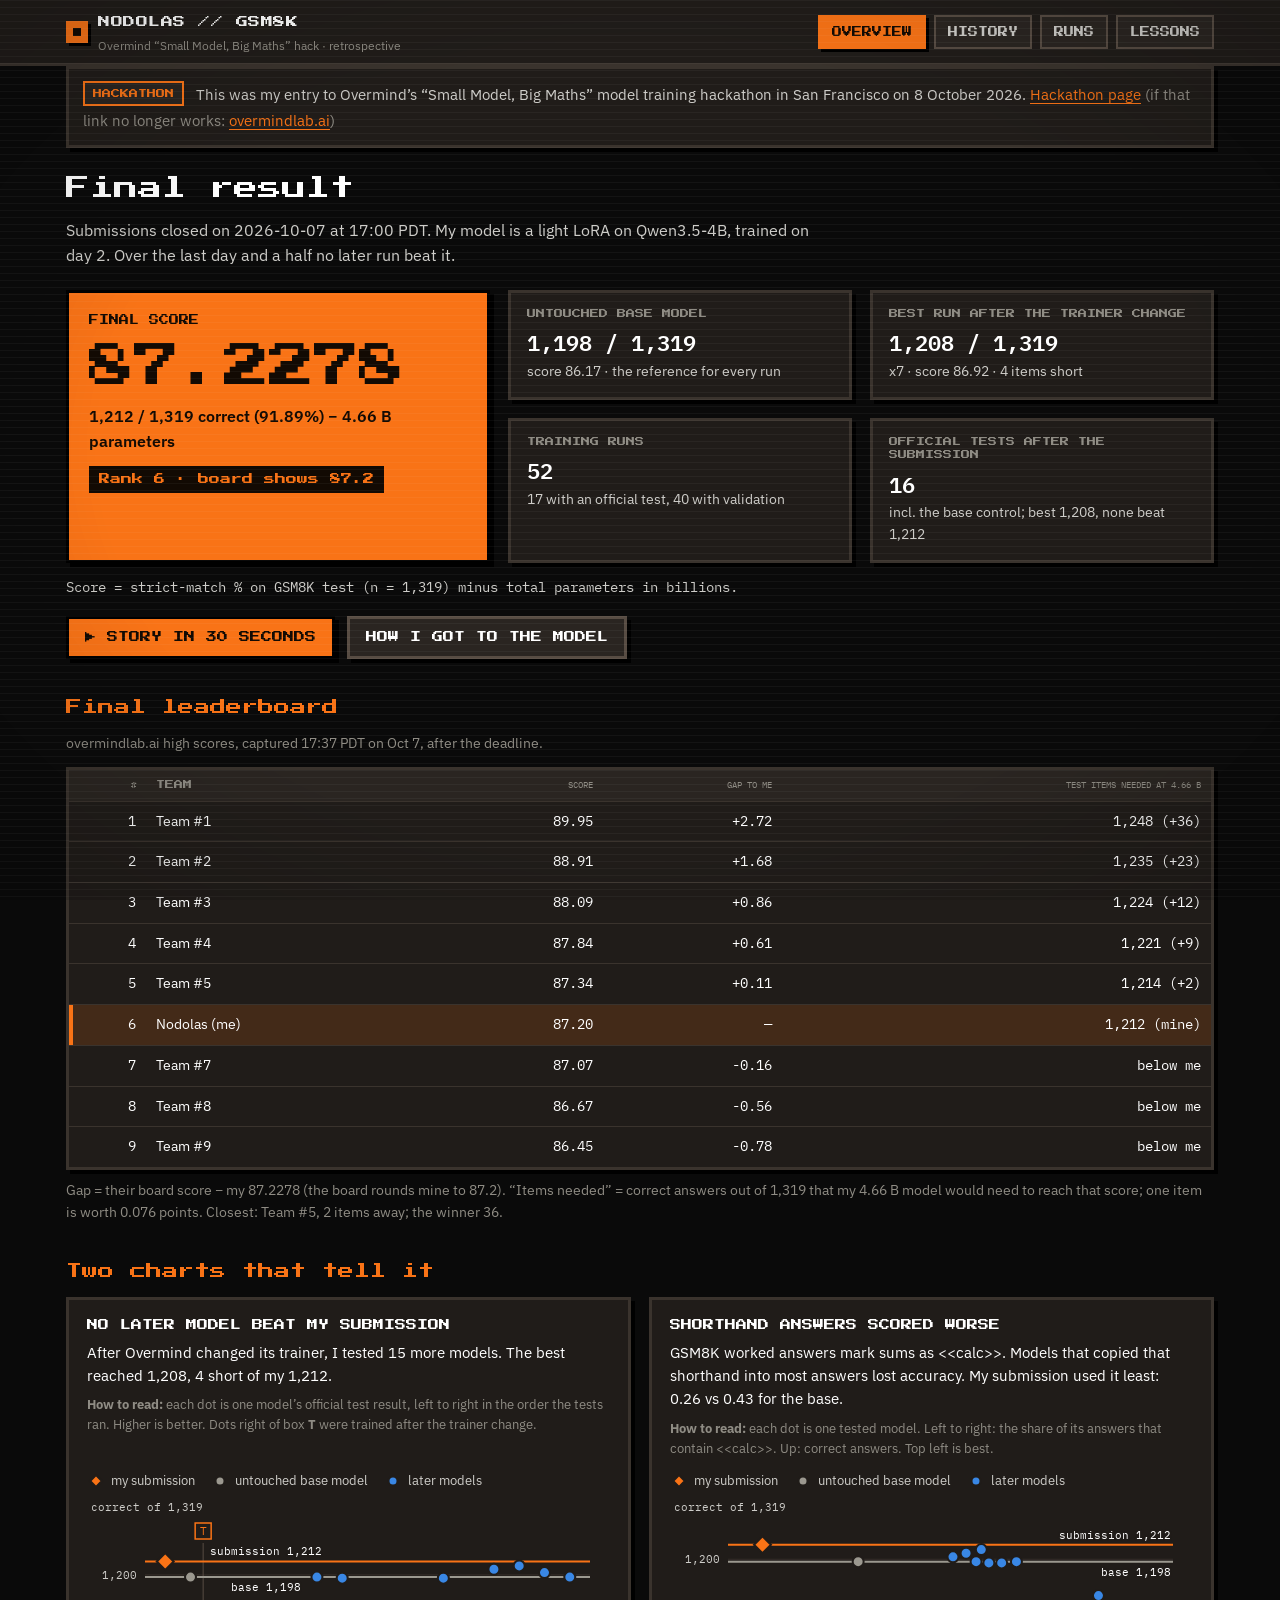
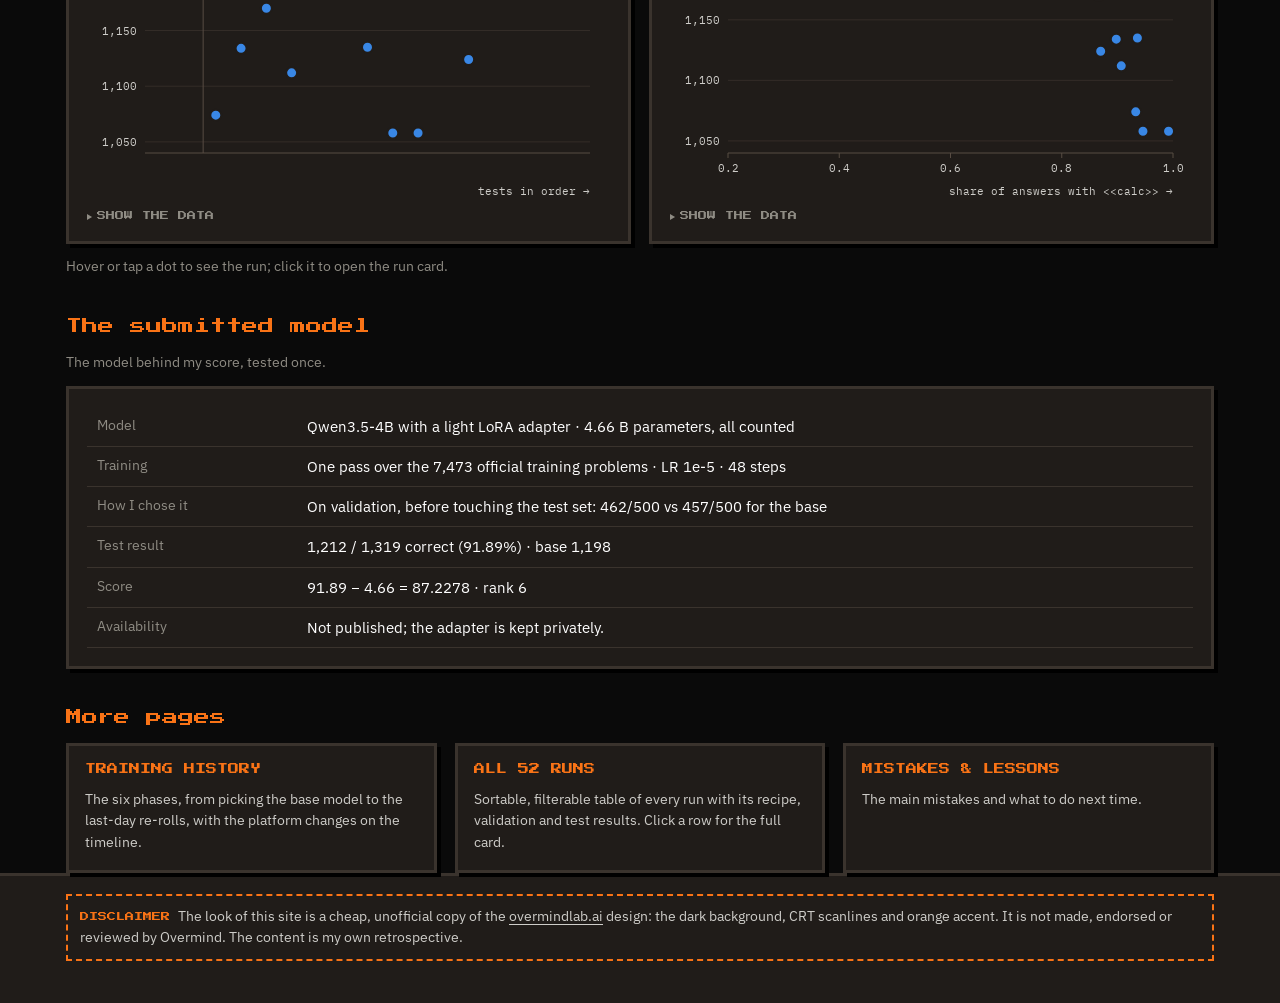
==== index.html @ 072a58b2 "GSM8K hackathon retrospective dashboard" ====
<!doctype html>
<html lang="en">
<head>
<meta charset="utf-8">
<meta name="viewport" content="width=device-width,initial-scale=1">
<title>GSM8K Hack Retrospective</title>
<meta name="description" content="Retrospective of the Overmind Small Model, Big Maths (GSM8K) hack: final score 87.2278, what helped, what hurt and every training run.">
<link rel="preconnect" href="https://fonts.googleapis.com">
<link rel="preconnect" href="https://fonts.gstatic.com" crossorigin>
<link rel="stylesheet" href="https://fonts.googleapis.com/css2?family=IBM+Plex+Mono:wght@400;600&family=IBM+Plex+Sans:wght@400;600&family=Press+Start+2P&display=swap">
<link rel="stylesheet" href="assets/style.css">
</head>
<body>
<header class="site"><div class="wrap">
  <a class="brand" href="index.html"><span class="mark"><i></i></span><span><b>NODOLAS // GSM8K</b><small>Overmind “Small Model, Big Maths” hack · retrospective</small></span></a>
  <nav class="pages" aria-label="Pages">
    <a href="index.html" aria-current="page">Overview</a>
    <a href="history.html">History</a>
    <a href="runs.html">Runs</a>
    <a href="lessons.html">Lessons</a>
  </nav>
</div></header>

<main class="wrap">
  <p class="event-note"><span class="tag warn">Hackathon</span>
    This was my entry to Overmind’s “Small Model, Big Maths” model training hackathon in San Francisco on 8 October 2026.
    <a href="https://www.overmindlab.ai/hack">Hackathon page</a>
    <span class="muted">(if that link no longer works: <a href="https://www.overmindlab.ai/">overmindlab.ai</a>)</span></p>
  <h1>Final result</h1>
  <p class="lede">Submissions closed on 2026-10-07 at 17:00 PDT. My model is a light LoRA on Qwen3.5-4B, trained on day 2. Over the last day and a half no later run beat it.</p>
  <div class="hero" id="hero"></div>
  <p class="formula" id="formula"></p>
  <div class="btn-row">
    <button class="btn" id="story-open" type="button">▶ Story in 30 seconds</button>
    <a class="btn ghost" href="history.html">How I got to the model</a>
  </div>
  <noscript><p class="err">These pages draw their numbers from data/history.json with JavaScript. Please enable it.</p></noscript>

  <section aria-labelledby="board-h">
    <h2 id="board-h">Final leaderboard</h2>
    <p class="small muted">overmindlab.ai high scores, captured 17:37 PDT on Oct 7, after the deadline.</p>
    <div id="board"></div>
    <p class="small muted" id="board-note" style="margin-top:10px"></p>
  </section>

  <section aria-labelledby="charts-h">
    <h2 id="charts-h">Two charts that tell it</h2>
    <div class="grid two chart-grid">
      <div class="panel chart-card">
        <h3>No later model beat my submission</h3>
        <p class="sub" id="tests-sub"></p>
        <p class="howto" id="tests-how"></p>
        <div class="chart" id="chart-tests"></div>
      </div>
      <div class="panel chart-card">
        <h3>Shorthand answers scored worse</h3>
        <p class="sub" id="calc-sub"></p>
        <p class="howto" id="calc-how"></p>
        <div class="chart" id="chart-calc"></div>
      </div>
    </div>
    <p class="small muted" style="margin-top:12px">Hover or tap a dot to see the run; click it to open the run card.</p>
  </section>

  <section aria-labelledby="sub-h">
    <h2 id="sub-h">The submitted model</h2>
    <p class="small muted">The model behind my score, tested once.</p>
    <div class="panel" id="submission"></div>
  </section>

  <section aria-labelledby="more-h">
    <h2 id="more-h">More pages</h2>
    <div class="grid three cards">
      <a class="card" href="history.html"><h3>Training history</h3><p>The six phases, from picking the base model to the last-day re-rolls, with the platform changes on the timeline.</p></a>
      <a class="card" href="runs.html"><h3>All 52 runs</h3><p>Sortable, filterable table of every run with its recipe, validation and test results. Click a row for the full card.</p></a>
      <a class="card" href="lessons.html"><h3>Mistakes &amp; lessons</h3><p>The main mistakes and what to do next time.</p></a>
    </div>
  </section>
</main>

<dialog id="story" aria-labelledby="story-h">
  <div class="dlg-head"><h2 id="story-h">Story in 30 seconds</h2><button class="close" type="button">Close ✕</button></div>
  <div class="dlg-body" id="story-body"></div>
</dialog>

<footer class="site-foot"><div class="wrap">
  <p class="disclaimer"><b>Disclaimer</b>The look of this site is a cheap, unofficial copy of the <a href="https://www.overmindlab.ai/">overmindlab.ai</a> design: the dark background, CRT scanlines and orange accent. It is not made, endorsed or reviewed by Overmind. The content is my own retrospective.</p>
</div></footer>
<script src="assets/app.js"></script>
<script src="assets/overview.js"></script>
</body>
</html>
---- assets/style.css ----
/* Shared style for the retrospective pages: pixel headings, square borders, orange accent. The page background
   (near-black with a CRT scanline and vignette layer) and the warm panel tones imitate overmindlab.ai; the footer
   of every page says so. */
:root {
  color-scheme: dark;
  --bg: #0a0a0a;
  --panel: #201c19;
  --panel-2: #2a2521;
  --border: #3a332d;
  --border-hi: #574c43;
  --text: #ffffff;
  --text-2: #cecdc9;
  --muted: #8f8c84;
  --accent: #f97316;
  --accent-ink: #120a03;
  --blue: #3987e5;
  --aqua: #1fae7c;
  --grey: #9b988f;
  --good: #1fae7c;
  --bad: #e66767;
  --shadow: 4px 4px 0 #000;
  --pixel: "Press Start 2P", "Courier New", monospace;
  --sans: "IBM Plex Sans", system-ui, -apple-system, "Segoe UI", sans-serif;
  --mono: "IBM Plex Mono", ui-monospace, "Cascadia Mono", Consolas, monospace;
}
* { box-sizing: border-box; }
html { -webkit-text-size-adjust: 100%; }
body {
  margin: 0; background: var(--bg); color: var(--text);
  font: 16px/1.55 var(--sans);
}
/* CRT layer over the whole page, as on overmindlab.ai: 1px scanlines every 7px and a dark vignette, at half strength. */
body::before, body::after { content: ""; position: fixed; inset: 0; pointer-events: none; z-index: 40; opacity: .5; }
body::before { background: repeating-linear-gradient(to bottom, rgba(255, 255, 255, .08) 0 1px, transparent 1px 7px); mix-blend-mode: screen; }
body::after { background: radial-gradient(transparent 60%, rgba(0, 0, 0, .35)); mix-blend-mode: multiply; }
@media print { body::before, body::after { display: none; } }
a { color: var(--accent); text-underline-offset: 3px; }
a:hover { color: #ffb27a; }
:focus-visible { outline: 3px solid var(--accent); outline-offset: 2px; }
code, .mono { font-family: var(--mono); font-size: .92em; }
code { background: var(--panel-2); padding: 1px 5px; border: 1px solid var(--border); word-break: break-word; }
.wrap { max-width: 1180px; margin: 0 auto; padding: 0 16px; }

/* Header and navigation (same on every page) */
.site {
  border-bottom: 3px solid var(--border); background: var(--panel);
  position: sticky; top: 0; z-index: 20;
}
.site .wrap { display: flex; align-items: center; justify-content: space-between; gap: 12px; flex-wrap: wrap; padding-top: 10px; padding-bottom: 10px; }
.brand { display: flex; align-items: center; gap: 10px; text-decoration: none; color: var(--text); }
.brand:hover { color: var(--text); }
.brand .mark { width: 22px; height: 22px; background: var(--accent); box-shadow: 3px 3px 0 #000; flex: none; display: grid; place-items: center; }
.brand .mark i { display: block; width: 8px; height: 8px; background: var(--accent-ink); }
.brand b { font: 12px/1.3 var(--pixel); letter-spacing: .5px; }
.brand small { display: block; font: 12px/1.3 var(--sans); color: var(--muted); margin-top: 3px; }
nav.pages { display: flex; gap: 8px; flex-wrap: wrap; }
nav.pages a {
  font: 10px/1 var(--pixel); text-transform: uppercase; text-decoration: none; color: var(--text-2);
  padding: 10px 12px; border: 2px solid var(--border-hi); background: var(--panel-2);
}
nav.pages a:hover { color: var(--text); border-color: var(--accent); }
nav.pages a[aria-current="page"] { background: var(--accent); color: var(--accent-ink); border-color: var(--accent); box-shadow: 3px 3px 0 #000; }
@media (max-width: 600px) { .site { position: static; } nav.pages { gap: 6px; } nav.pages a { padding: 9px 9px; font-size: 9px; } }

/* Typography */
main { padding: 28px 0 56px; }
h1, h2, h3 { font-family: var(--pixel); font-weight: 400; line-height: 1.5; margin: 0; }
h1 { font-size: clamp(16px, 3.4vw, 24px); color: var(--text); }
h2 { font-size: clamp(13px, 2.4vw, 16px); color: var(--accent); margin-bottom: 14px; }
h3 { font-size: 11px; color: var(--text); margin-bottom: 10px; text-transform: uppercase; }
.lede { color: var(--text-2); max-width: 75ch; margin: 12px 0 0; }
.muted { color: var(--muted); }
.small { font-size: 14px; }
section { margin-top: 36px; }
p { margin: 0 0 12px; }
ul, ol { margin: 0 0 12px; padding-left: 22px; }
li { margin: 4px 0; }

/* Panels */
.panel { background: var(--panel); border: 3px solid var(--border); box-shadow: var(--shadow); padding: 18px; }
.panel + .panel { margin-top: 18px; }
.grid > .panel + .panel { margin-top: 0; }
.grid { display: grid; gap: 18px; }
.grid.two { grid-template-columns: repeat(2, minmax(0, 1fr)); }
.grid.three { grid-template-columns: repeat(3, minmax(0, 1fr)); }
.grid.four { grid-template-columns: repeat(4, minmax(0, 1fr)); }
@media (max-width: 900px) { .grid.four { grid-template-columns: repeat(2, minmax(0, 1fr)); } .grid.three { grid-template-columns: 1fr; } }
@media (max-width: 760px) { .grid.two { grid-template-columns: 1fr; } }
@media (max-width: 420px) { .grid.four { grid-template-columns: 1fr; } }

/* Hero score */
.hero { display: grid; grid-template-columns: minmax(0, 1.2fr) minmax(0, 2fr); gap: 18px; margin-top: 22px; }
@media (max-width: 860px) { .hero { grid-template-columns: 1fr; } }
.score-card { background: var(--accent); color: var(--accent-ink); border: 3px solid #000; box-shadow: var(--shadow); padding: 20px; }
.score-card .label { font: 10px/1.4 var(--pixel); text-transform: uppercase; }
.score-card .big { font: clamp(30px, 7vw, 46px)/1.25 var(--pixel); margin: 12px 0 8px; letter-spacing: -1px; }
.score-card p { margin: 0; font-weight: 600; }
.score-card .rank { display: inline-block; margin-top: 12px; font: 11px/1 var(--pixel); background: var(--accent-ink); color: var(--accent); padding: 8px 10px; }
.tile { background: var(--panel); border: 3px solid var(--border); box-shadow: var(--shadow); padding: 14px 16px; }
.tile .k { font: 9px/1.5 var(--pixel); text-transform: uppercase; color: var(--muted); }
.tile .v { font: 600 22px/1.3 var(--mono); margin-top: 8px; }
.tile .s { font-size: 14px; color: var(--text-2); margin-top: 4px; }
.formula { font-family: var(--mono); font-size: 14px; color: var(--text-2); margin-top: 14px; }

/* Buttons */
.btn {
  display: inline-flex; align-items: center; gap: 10px; cursor: pointer;
  font: 11px/1 var(--pixel); text-transform: uppercase; text-decoration: none;
  background: var(--accent); color: var(--accent-ink); border: 3px solid #000; box-shadow: var(--shadow);
  padding: 13px 16px;
}
.btn:hover { color: var(--accent-ink); background: #ff8a3d; }
.btn:active { transform: translate(2px, 2px); box-shadow: 2px 2px 0 #000; }
.btn.ghost { background: var(--panel-2); color: var(--text); border-color: var(--border-hi); }
.btn.ghost:hover { border-color: var(--accent); }
.btn-row { display: flex; gap: 12px; flex-wrap: wrap; margin-top: 18px; }

/* Tables */
.table-wrap { overflow-x: auto; border: 3px solid var(--border); background: var(--panel); box-shadow: var(--shadow); }
table { border-collapse: collapse; width: 100%; font-size: 14px; }
th, td { padding: 9px 10px; text-align: left; border-bottom: 1px solid var(--border); vertical-align: top; }
td { overflow-wrap: anywhere; }
th { font: 9px/1.4 var(--pixel); text-transform: uppercase; color: var(--muted); background: var(--panel-2); white-space: nowrap; }
td.num, th.num { text-align: right; font-family: var(--mono); white-space: nowrap; }
tbody tr:last-child td { border-bottom: 0; }
tr.us td { background: rgba(249, 115, 22, .16); color: var(--text); }
tr.us td:first-child { box-shadow: inset 4px 0 0 var(--accent); }

/* Chips */
.chip { display: inline-block; font: 600 12px/1.2 var(--mono); padding: 3px 7px; border: 2px solid var(--border-hi); white-space: nowrap; }
.chip.up { border-color: var(--good); color: #7fe0b8; }
.chip.down { border-color: var(--bad); color: #f2a3a3; }
.chip.same { border-color: var(--grey); color: var(--text-2); }
.chip.sub { border-color: var(--accent); color: var(--accent); }
.tag { display: inline-block; font: 9px/1 var(--pixel); text-transform: uppercase; padding: 6px 8px; background: var(--panel-2); border: 2px solid var(--border-hi); color: var(--text-2); }
.tag.warn { border-color: var(--accent); color: var(--accent); }

/* Charts */
.chart-grid { align-items: stretch; }
.chart-card { display: flex; flex-direction: column; height: 100%; }
.chart-card h3 { margin-bottom: 6px; }
.chart-card .sub { font-size: 15px; color: var(--text); margin: 0 0 8px; }
.chart-card .howto { font-size: 13px; color: var(--muted); margin: 0 0 12px; flex: 1; }
.chart { width: 100%; min-height: 260px; position: relative; }
.chart svg { display: block; overflow: visible; }
.chart svg text { font-family: var(--mono); font-size: 11px; fill: var(--text-2); }
.chart svg text.lbl { fill: var(--text); paint-order: stroke; stroke: var(--panel); stroke-width: 4px; stroke-linejoin: round; }
.chart svg .hit { fill: transparent; cursor: pointer; }
.chart svg .hit:focus { outline: none; }
.chart svg .hit:focus-visible { stroke: var(--accent); stroke-width: 2px; }
.legend { display: flex; flex-wrap: wrap; gap: 6px 16px; font-size: 13px; color: var(--text-2); margin: 0 0 8px; }
.legend span { display: inline-flex; align-items: center; gap: 6px; }
.legend svg { flex: none; }
details.tv { margin-top: 10px; font-size: 14px; }
details.tv summary { cursor: pointer; color: var(--muted); font: 9px/1.6 var(--pixel); text-transform: uppercase; }
details.tv .table-wrap { margin-top: 10px; box-shadow: none; border-width: 2px; max-height: 320px; overflow: auto; }
.tip {
  position: fixed; z-index: 50; pointer-events: none; max-width: 300px;
  background: #000; color: var(--text); border: 2px solid var(--accent); box-shadow: var(--shadow);
  padding: 9px 11px; font: 13px/1.45 var(--sans);
}
.tip b { font-family: var(--mono); }
.tip .t { font-family: var(--mono); font-size: 12px; color: var(--accent); display: block; margin-bottom: 3px; word-break: break-all; }

/* Dialogs (story panel, run detail) */
dialog {
  width: min(760px, calc(100vw - 24px)); max-height: calc(100vh - 32px); padding: 0;
  background: var(--panel); color: var(--text); border: 3px solid var(--accent); box-shadow: 8px 8px 0 #000;
}
dialog::backdrop { background: rgba(0, 0, 0, .72); }
dialog .dlg-head { display: flex; justify-content: space-between; align-items: center; gap: 12px; padding: 14px 18px; border-bottom: 3px solid var(--border); background: var(--panel-2); position: sticky; top: 0; }
dialog .dlg-head h2 { margin: 0; font-size: 12px; word-break: break-all; }
dialog .dlg-body { padding: 18px; overflow: auto; }
.close { font: 10px/1 var(--pixel); background: var(--panel); color: var(--text); border: 2px solid var(--border-hi); padding: 9px 10px; cursor: pointer; }
.close:hover { border-color: var(--accent); }
.story-cols { display: grid; grid-template-columns: 1fr 1fr; gap: 16px; }
@media (max-width: 640px) { .story-cols { grid-template-columns: 1fr; } }
.story-cols h3 { margin-bottom: 8px; }
.story-cols ul { list-style: none; padding: 0; margin: 0; }
.story-cols li { border-left: 4px solid var(--border-hi); padding: 6px 0 6px 10px; margin: 0 0 10px; font-size: 14px; }
.story-cols .better li { border-color: var(--good); }
.story-cols .worse li { border-color: var(--bad); }
.story-cols li b { display: block; font-size: 15px; }
.story-cols li .ev { display: block; color: var(--text-2); margin-top: 2px; }
.story-cols li .fig { display: block; font: 600 13px/1.4 var(--mono); color: var(--accent); margin-top: 4px; }
.story-intro { margin: 0 0 16px; color: var(--text-2); font-size: 15px; }
dl.kv { display: grid; grid-template-columns: minmax(120px, 210px) minmax(0, 1fr); gap: 0; margin: 0; }
dl.kv dt, dl.kv dd { padding: 8px 10px; border-bottom: 1px solid var(--border); margin: 0; }
dl.kv dt { color: var(--muted); font-size: 14px; }
dl.kv dd { font-size: 15px; overflow-wrap: anywhere; min-width: 0; }
@media (max-width: 560px) { dl.kv { grid-template-columns: minmax(0, 1fr); } dl.kv dt { border-bottom: 0; padding-bottom: 0; } }

/* Link cards */
.cards a.card { display: block; text-decoration: none; color: var(--text); background: var(--panel); border: 3px solid var(--border); box-shadow: var(--shadow); padding: 16px; }
.cards a.card:hover { border-color: var(--accent); }
.cards a.card h3 { color: var(--accent); }
.cards a.card p { margin: 0; color: var(--text-2); font-size: 14px; }

/* Timeline (history page) */
.timeline { position: relative; margin-top: 18px; padding-left: 34px; }
.timeline::before { content: ""; position: absolute; left: 11px; top: 4px; bottom: 4px; width: 4px; background: var(--border-hi); }
.tl-item { position: relative; margin-bottom: 22px; }
.tl-item::before { content: ""; position: absolute; left: -31px; top: 18px; width: 16px; height: 16px; background: var(--accent); border: 3px solid #000; }
.tl-item.event::before { background: var(--panel-2); border-color: var(--accent); transform: rotate(45deg); width: 14px; height: 14px; left: -30px; }
.event-box { border: 3px dashed var(--accent); background: var(--panel); padding: 12px 14px; }
.event-box .when { font: 9px/1.5 var(--pixel); color: var(--accent); text-transform: uppercase; }
.event-box p { margin: 6px 0 0; }
.phase-head { display: flex; flex-wrap: wrap; align-items: baseline; gap: 8px 14px; margin-bottom: 8px; }
.phase-head .pid { font: 12px/1 var(--pixel); background: var(--accent); color: var(--accent-ink); padding: 7px 8px; }
.phase-head h2 { margin: 0; color: var(--text); }
.phase-meta { font-size: 14px; color: var(--muted); margin-bottom: 12px; }
.runlist { list-style: none; padding: 0; margin: 0; }
.runlist li { display: grid; grid-template-columns: minmax(0, 1fr) auto; gap: 4px 10px; padding: 8px 0; border-bottom: 1px solid var(--border); font-size: 14px; }
.runlist li:last-child { border-bottom: 0; }
.runlist .rid { font-family: var(--mono); font-size: 13px; word-break: break-all; }
.runlist .rec { color: var(--muted); grid-column: 1 / -1; font-size: 13px; }
.runlist .res { text-align: right; display: flex; gap: 6px; flex-wrap: wrap; justify-content: flex-end; align-items: flex-start; }
.steps { counter-reset: s; list-style: none; padding: 0; margin: 0; }
.steps li { counter-increment: s; position: relative; padding: 10px 0 10px 46px; border-bottom: 1px solid var(--border); }
.steps li::before { content: counter(s); position: absolute; left: 0; top: 10px; font: 12px/1 var(--pixel); width: 30px; height: 30px; display: grid; place-items: center; background: var(--panel-2); border: 2px solid var(--accent); color: var(--accent); }
.steps li:last-child { border-bottom: 0; }
.did { margin: 0; }
.key { margin: 6px 0 0; font: 600 15px/1.4 var(--mono); color: var(--accent); }

/* Runs page */
.filters { display: flex; flex-wrap: wrap; gap: 10px 14px; align-items: flex-end; margin: 18px 0 14px; }
.filters label { display: flex; flex-direction: column; gap: 6px; font: 9px/1.3 var(--pixel); text-transform: uppercase; color: var(--muted); max-width: 100%; }
.filters input, .filters select {
  font: 15px var(--sans); color: var(--text); background: var(--panel-2); border: 2px solid var(--border-hi); padding: 8px 10px; min-width: 150px; max-width: 100%; border-radius: 0;
}
.filters input:focus, .filters select:focus { border-color: var(--accent); outline: none; }
#runs th button { all: unset; cursor: pointer; display: inline-flex; gap: 6px; align-items: center; }
#runs th button:focus-visible { outline: 2px solid var(--accent); }
#runs th .arrow { color: var(--accent); }
#runs tbody tr { cursor: pointer; }
#runs tbody tr:hover td, #runs tbody tr:focus td { background: var(--panel-2); }
#runs tbody tr:focus { outline: 2px solid var(--accent); outline-offset: -2px; }
#runs { min-width: 1320px; }
#runs td.id { font-family: var(--mono); font-size: 12.5px; white-space: nowrap; }
#runs td.id, #runs th:first-child { position: sticky; left: 0; z-index: 1; background: var(--panel); box-shadow: inset -2px 0 0 var(--border); }
#runs th:first-child { background: var(--panel-2); }
#runs td { min-width: 0; }
#runs td:nth-child(4), #runs td:nth-child(5) { min-width: 150px; }
#runs td:nth-child(3) { white-space: nowrap; }
#runs tr.submitted td.id { color: var(--accent); }
.count { font-size: 14px; color: var(--muted); margin-bottom: 8px; }

/* Lessons page */

footer.site-foot { border-top: 3px solid var(--border); background: var(--panel); padding: 18px 0 28px; font-size: 14px; color: var(--muted); }
footer.site-foot a { color: var(--text-2); }
.err { border: 3px solid var(--bad); padding: 14px; background: var(--panel); }

/* Disclaimer (every page) */
.disclaimer { border: 2px dashed var(--accent); background: var(--panel); color: var(--text-2); padding: 10px 12px; margin-bottom: 14px; font-size: 14px; }
.disclaimer b { font: 9px/1.6 var(--pixel); color: var(--accent); text-transform: uppercase; margin-right: 8px; }

/* Hackathon note at the top of the landing page */
.event-note { margin: 0 0 22px; line-height: 1.7; padding: 12px 14px; background: var(--panel); border: 3px solid var(--border); box-shadow: var(--shadow); font-size: 15px; color: var(--text-2); }
.event-note .tag { margin-right: 8px; vertical-align: 2px; }
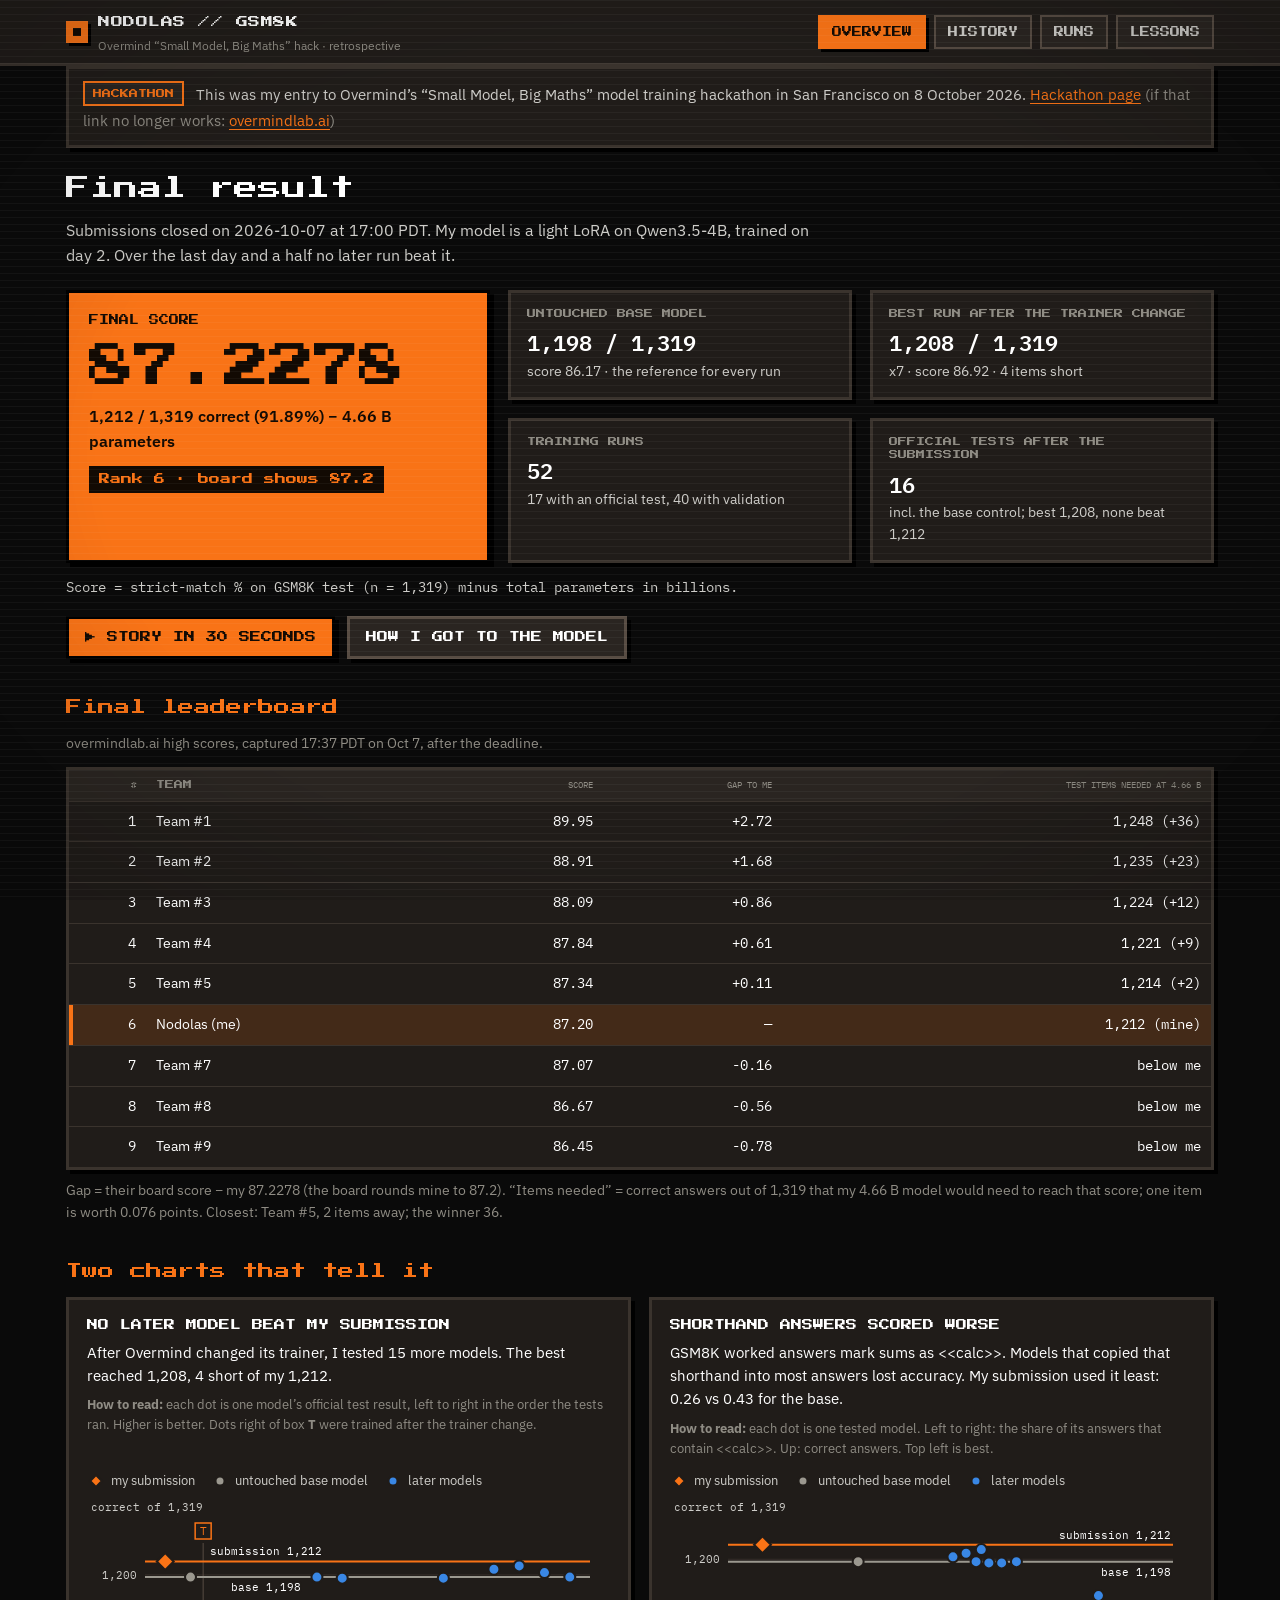
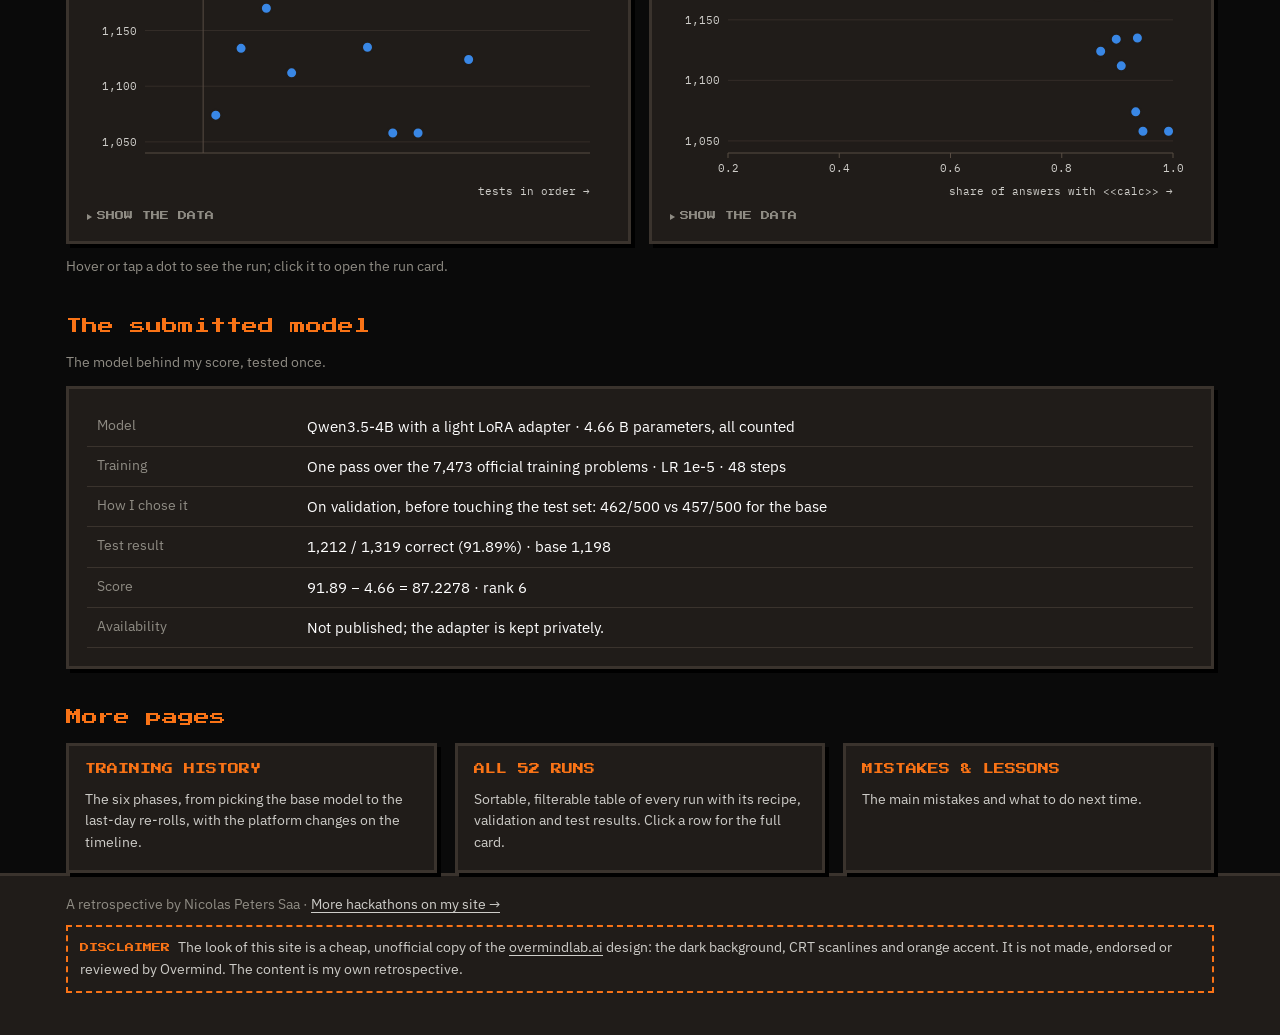
==== commit 4ccc7514: "Link back to the Hackathons section of my personal site Co-Authored-By: Claude Opus 5.5 <noreply@ant" ====
--- a/index.html
+++ b/index.html
@@ -84,6 +84,7 @@
 </dialog>
 
 <footer class="site-foot"><div class="wrap">
+  <p class="back-home">A retrospective by Nicolas Peters Saa &middot; <a href="https://nodolas.github.io/NicolasPetersSaa/#hackathons">More hackathons on my site &rarr;</a></p>
   <p class="disclaimer"><b>Disclaimer</b>The look of this site is a cheap, unofficial copy of the <a href="https://www.overmindlab.ai/">overmindlab.ai</a> design: the dark background, CRT scanlines and orange accent. It is not made, endorsed or reviewed by Overmind. The content is my own retrospective.</p>
 </div></footer>
 <script src="assets/app.js"></script>
--- a/assets/style.css
+++ b/assets/style.css
@@ -258,3 +258,4 @@
 /* Hackathon note at the top of the landing page */
 .event-note { margin: 0 0 22px; line-height: 1.7; padding: 12px 14px; background: var(--panel); border: 3px solid var(--border); box-shadow: var(--shadow); font-size: 15px; color: var(--text-2); }
 .event-note .tag { margin-right: 8px; vertical-align: 2px; }
+footer.site-foot .back-home { margin: 0 0 10px; }
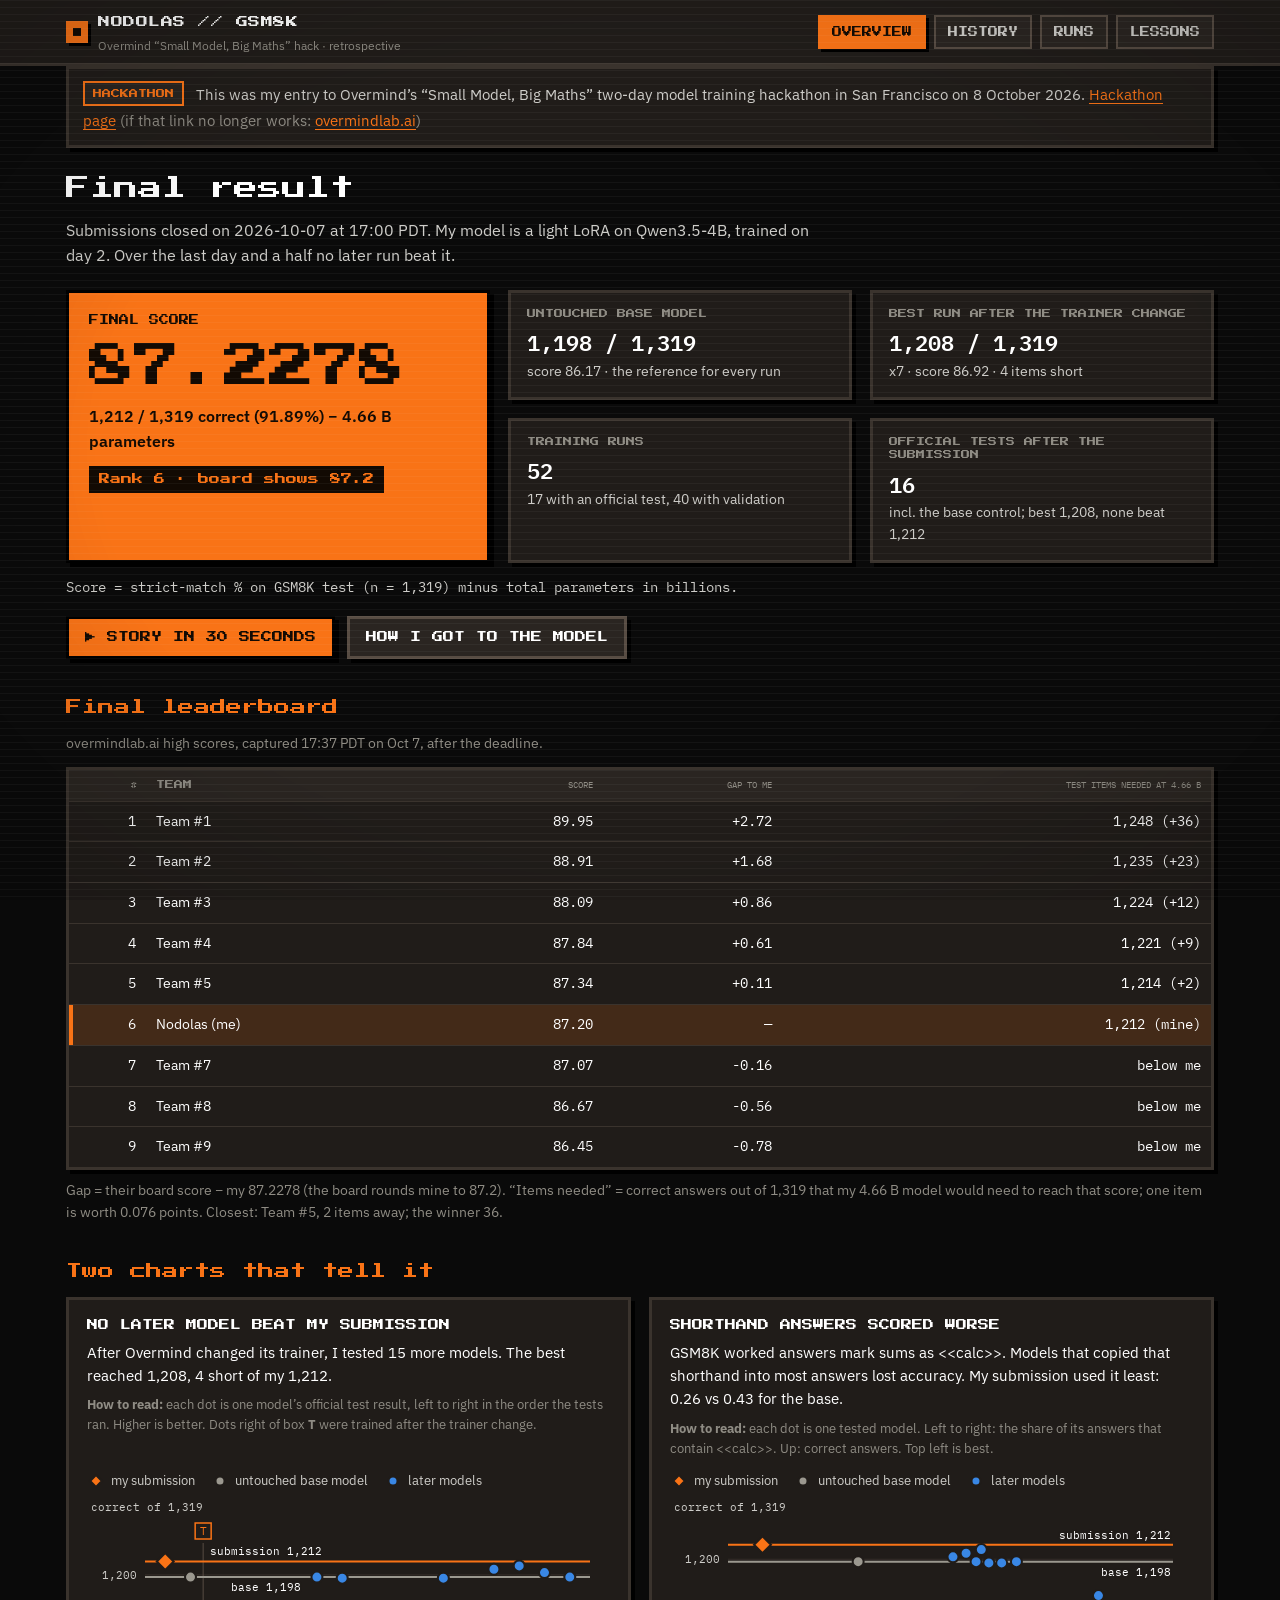
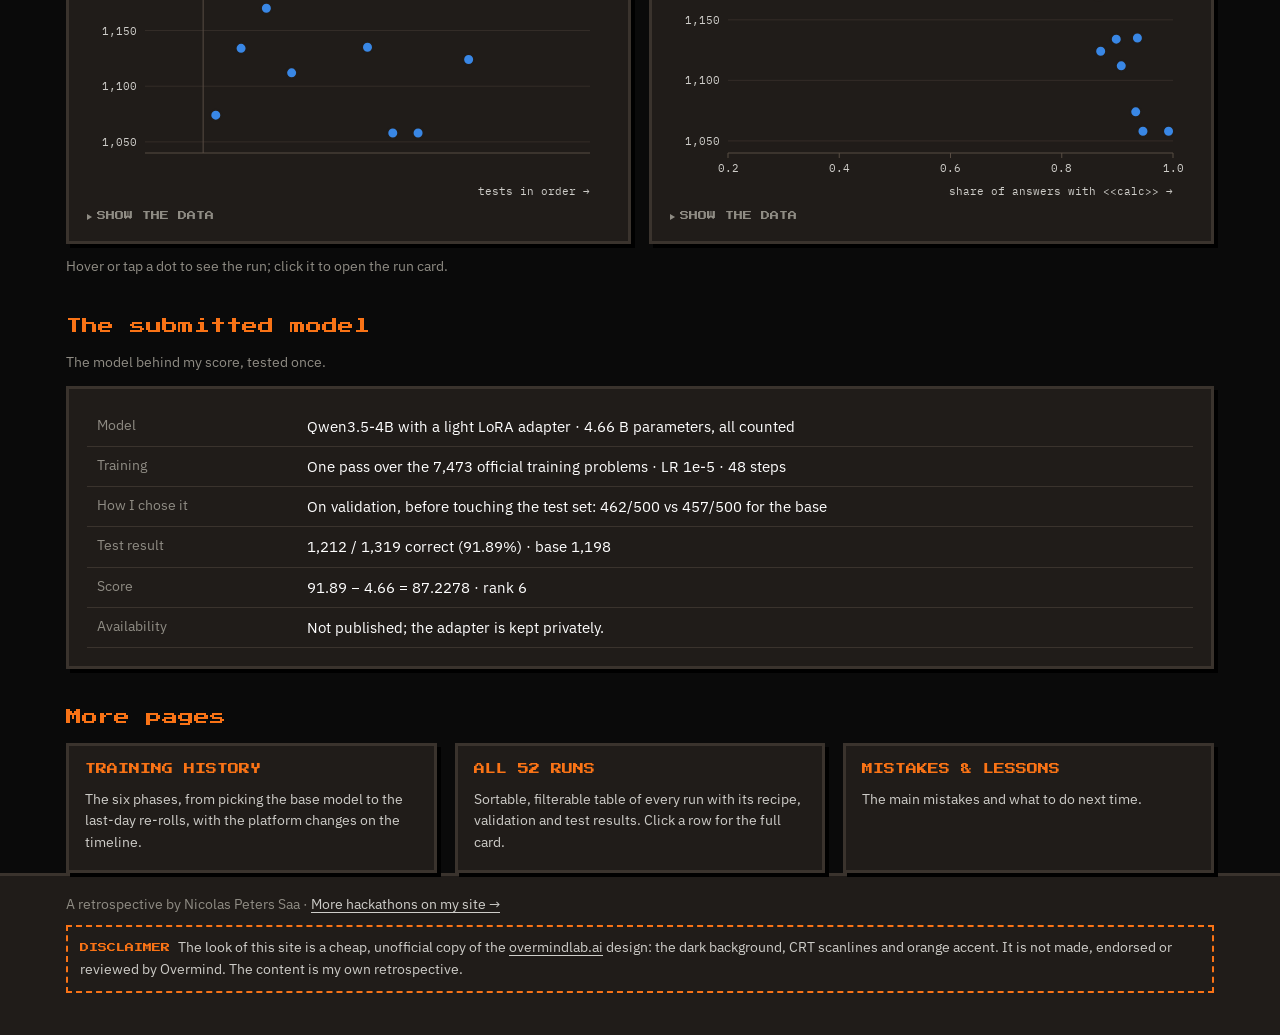
==== commit fe60e84b: "Landing banner: note the hackathon ran over two days" ====
--- a/index.html
+++ b/index.html
@@ -23,7 +23,7 @@
 
 <main class="wrap">
   <p class="event-note"><span class="tag warn">Hackathon</span>
-    This was my entry to Overmind’s “Small Model, Big Maths” model training hackathon in San Francisco on 8 October 2026.
+    This was my entry to Overmind’s “Small Model, Big Maths” two-day model training hackathon in San Francisco on 8 October 2026.
     <a href="https://www.overmindlab.ai/hack">Hackathon page</a>
     <span class="muted">(if that link no longer works: <a href="https://www.overmindlab.ai/">overmindlab.ai</a>)</span></p>
   <h1>Final result</h1>
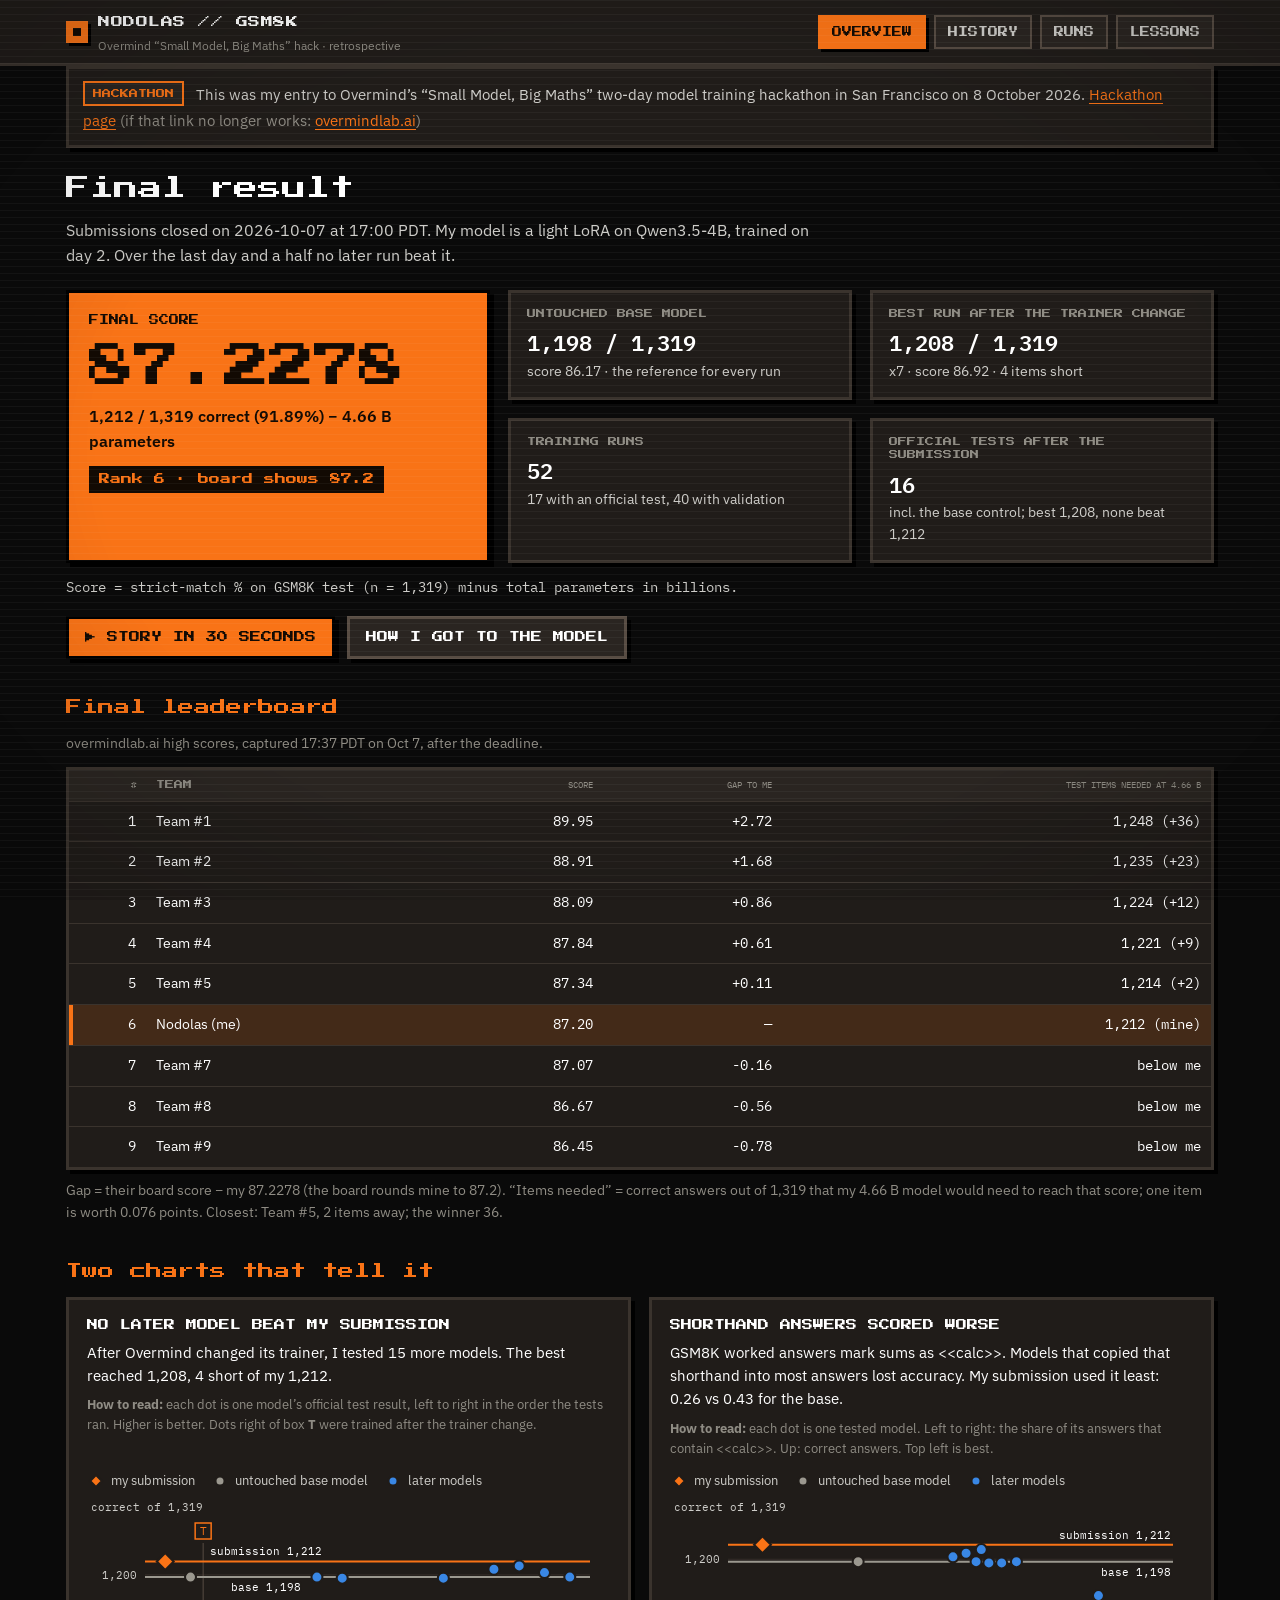
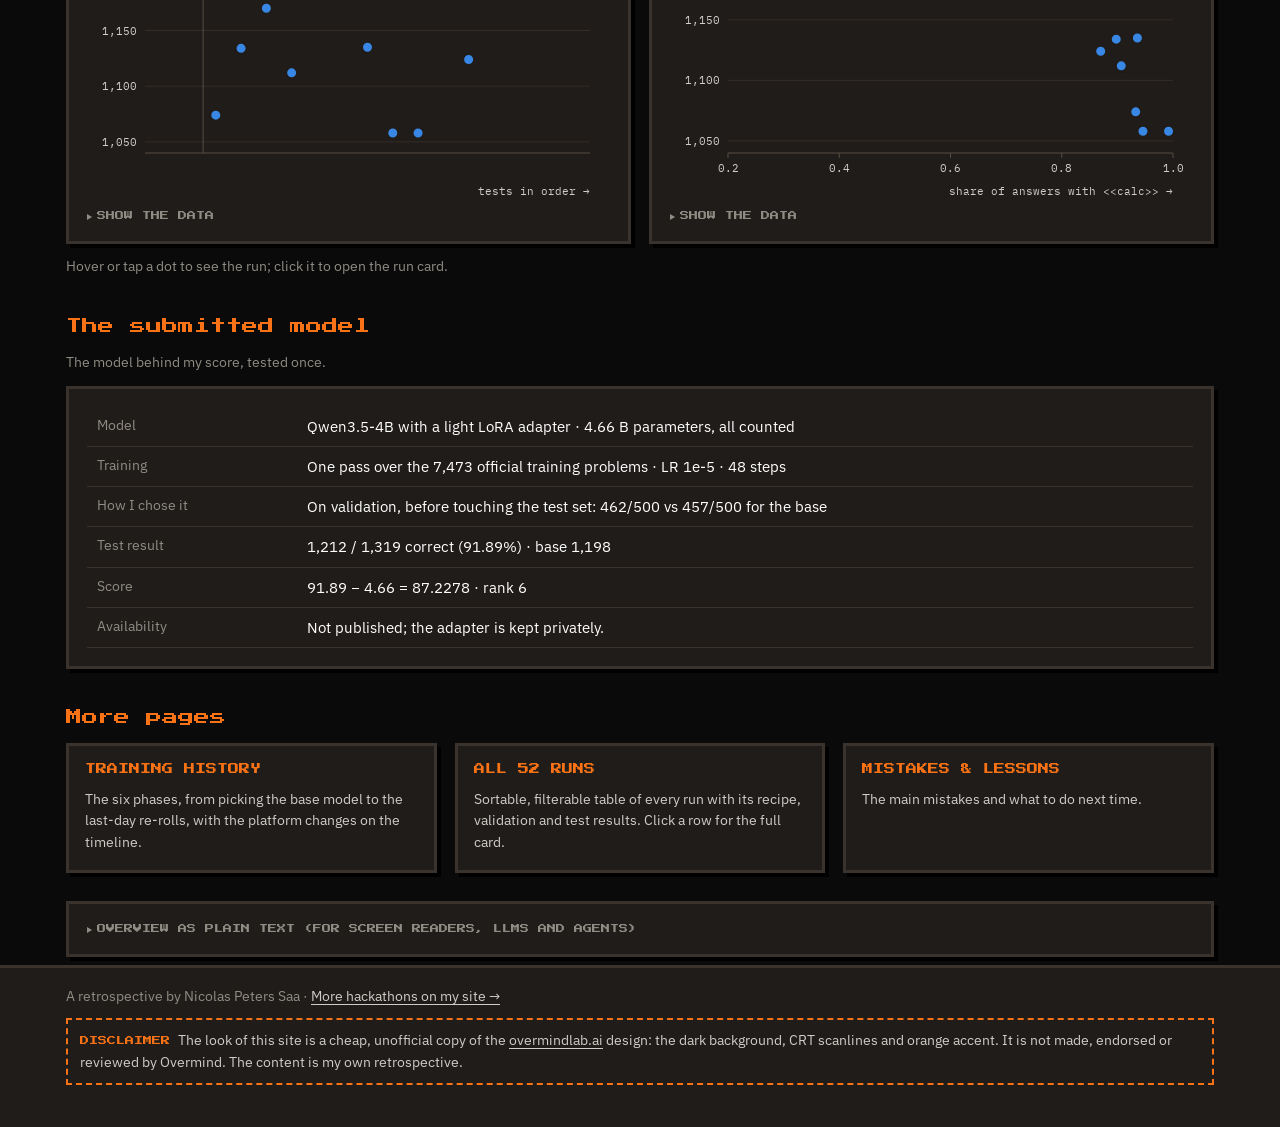
==== commit 3e8c2696: "Make the retrospective readable by LLMs and agents Plain-text copy of each page's facts (works witho" ====
--- a/index.html
+++ b/index.html
@@ -9,6 +9,11 @@
 <link rel="preconnect" href="https://fonts.gstatic.com" crossorigin>
 <link rel="stylesheet" href="https://fonts.googleapis.com/css2?family=IBM+Plex+Mono:wght@400;600&family=IBM+Plex+Sans:wght@400;600&family=Press+Start+2P&display=swap">
 <link rel="stylesheet" href="assets/style.css">
+<!-- llm:head -->
+<link rel="alternate" type="text/markdown" href="retrospective.md" title="Full retrospective as Markdown">
+<link rel="canonical" href="https://nodolas.github.io/gsm8k-retrospective/">
+<script type="application/ld+json">{"@context": "https://schema.org", "@type": "Article", "headline": "GSM8K hackathon retrospective: score 87.2278, rank 6", "description": "My entry to Overmind's \"Small Model, Big Maths\" two-day model training hackathon in San Francisco (submissions closed 2026-10-07 17:00 PDT): a light LoRA fine-tune of Qwen3.5-4B that scored 87.2278 on GSM8K (1,212/1,319 correct, 91.89%, minus 4.66 B parameters), rank 6 on the final leaderboard.", "url": "https://nodolas.github.io/gsm8k-retrospective/", "inLanguage": "en", "author": {"@type": "Person", "name": "Nicolas Peters Saa", "url": "https://nodolas.github.io/NicolasPetersSaa/"}, "keywords": ["GSM8K", "LoRA", "fine-tuning", "Qwen3.5-4B", "small language models", "math reasoning", "hackathon", "Overmind"], "about": {"@type": "Event", "name": "Overmind \"Small Model, Big Maths\" hackathon", "url": "https://www.overmindlab.ai/hack", "location": {"@type": "Place", "name": "San Francisco"}, "organizer": {"@type": "Organization", "name": "Overmind", "url": "https://www.overmindlab.ai/"}}, "encoding": [{"@type": "MediaObject", "contentUrl": "https://nodolas.github.io/gsm8k-retrospective/retrospective.md", "encodingFormat": "text/markdown"}], "isBasedOn": {"@type": "Dataset", "name": "All training runs", "url": "https://nodolas.github.io/gsm8k-retrospective/data/history.json", "encodingFormat": "application/json"}}</script>
+<!-- /llm:head -->
 </head>
 <body>
 <header class="site"><div class="wrap">
@@ -34,7 +39,7 @@
     <button class="btn" id="story-open" type="button">▶ Story in 30 seconds</button>
     <a class="btn ghost" href="history.html">How I got to the model</a>
   </div>
-  <noscript><p class="err">These pages draw their numbers from data/history.json with JavaScript. Please enable it.</p></noscript>
+  <noscript><p class="err">These pages draw their charts with JavaScript. The plain-text version at the bottom and <a href="retrospective.md">retrospective.md</a> work without it.</p></noscript>
 
   <section aria-labelledby="board-h">
     <h2 id="board-h">Final leaderboard</h2>
@@ -76,6 +81,11 @@
       <a class="card" href="lessons.html"><h3>Mistakes &amp; lessons</h3><p>The main mistakes and what to do next time.</p></a>
     </div>
   </section>
+<!-- llm:text -->
+<details class="plain-text panel"><summary>Overview as plain text (for screen readers, LLMs and agents)</summary>
+<p>My entry to Overmind&#x27;s &quot;Small Model, Big Maths&quot; two-day model training hackathon in San Francisco (submissions closed 2026-10-07 17:00 PDT): a light LoRA fine-tune of Qwen3.5-4B that scored 87.2278 on GSM8K (1,212/1,319 correct, 91.89%, minus 4.66 B parameters), rank 6 on the final leaderboard.</p><ul><li><b>Final score:</b> 87.2278 (the board shows 87.2), rank 6 on the final leaderboard</li><li><b>Score formula:</b> strict-match % on GSM8K test (n = 1,319) minus total parameters in billions</li><li><b>Model:</b> Qwen3.5-4B with a light LoRA adapter, 4.66 B parameters, all counted</li><li><b>Training:</b> one pass over the 7,473 official GSM8K training problems, LR 1e-5, 48 steps</li><li><b>Test result:</b> 1,212/1,319 correct (91.89%); untouched base model 1,198/1,319 (score 86.17)</li><li><b>How it was chosen:</b> on 500 held-out validation problems before any test use: 462/500 vs 457/500 for the base</li><li><b>Training runs:</b> 52 in total, 17 with an official test, 40 with validation</li><li><b>After the submission:</b> 16 more official tests; the best reached 1,208, none beat 1,212</li><li><b>Hackathon:</b> Overmind &quot;Small Model, Big Maths&quot;, two days, San Francisco; https://www.overmindlab.ai/hack</li><li><b>Author:</b> Nicolas Peters Saa (board name Nodolas), https://nodolas.github.io/NicolasPetersSaa/</li></ul><h3>Final leaderboard</h3><div class="table-wrap"><table><thead><tr><th>Rank</th><th>Team</th><th>Score</th></tr></thead><tbody><tr><td>1</td><td>Team #1</td><td>89.95</td></tr><tr><td>2</td><td>Team #2</td><td>88.91</td></tr><tr><td>3</td><td>Team #3</td><td>88.09</td></tr><tr><td>4</td><td>Team #4</td><td>87.84</td></tr><tr><td>5</td><td>Team #5</td><td>87.34</td></tr><tr><td>6</td><td>Nodolas (me)</td><td>87.20</td></tr><tr><td>7</td><td>Team #7</td><td>87.07</td></tr><tr><td>8</td><td>Team #8</td><td>86.67</td></tr><tr><td>9</td><td>Team #9</td><td>86.45</td></tr></tbody></table></div><h3>What made it better</h3><ul><li><b>Picking the 4B model</b> Big enough to reason well, small enough that the size penalty did not eat the gain. (validation: 2B 328/500, 4B 419/500, 9B 434/500 (but 9.65 B params))</li><li><b>Barely training it</b> The base model was already strong; heavy fine-tuning only made it worse. (untouched 457/500 vs fine-tuned 408–420/500)</li><li><b>A very light fine-tune</b> A small learning rate and only 48 steps nudged it slightly up. This is the submission. (test 1,212/1,319 vs the base 1,198/1,319)</li><li><b>Few, large steps</b> When retraining on the new trainer, a few large updates came closest. (x7 1,208/1,319 vs 1,058/1,319 with many small steps)</li></ul><h3>What made it worse</h3><ul><li><b>Training harder</b> A higher learning rate or more steps made the answers terse and wrong. (LR 1.25e-5: 1,074/1,319)</li><li><b>Overmind&#x27;s trainer change</b> After it, the same settings no longer produced the same model. (same recipe after the change: 1,112/1,319)</li><li><b>Full fine-tuning</b> Updating all the weights hurt, even at tiny learning rates. (408/500 on validation, the worst 4B)</li><li><b>Other tricks</b> Training on the test&#x27;s prompt format and switching to Qwen3-4B did not help. (prompt format best 1,197/1,319; Qwen3-4B 127/200 vs 180/200)</li><li><b>Counting every parameter</b> I counted the full 4.66 B; the catalogue&#x27;s 4.0 B would have ranked higher. (87.89 at 4.0 B: rank 4 instead of 6)</li></ul>
+<p>All of it in one file: <a href="retrospective.md">retrospective.md</a> · <a href="llms.txt">llms.txt</a> · <a href="data/history.json">data/history.json</a></p></details>
+<!-- /llm:text -->
 </main>
 
 <dialog id="story" aria-labelledby="story-h">
--- a/assets/style.css
+++ b/assets/style.css
@@ -259,3 +259,10 @@
 .event-note { margin: 0 0 22px; line-height: 1.7; padding: 12px 14px; background: var(--panel); border: 3px solid var(--border); box-shadow: var(--shadow); font-size: 15px; color: var(--text-2); }
 .event-note .tag { margin-right: 8px; vertical-align: 2px; }
 footer.site-foot .back-home { margin: 0 0 10px; }
+
+/* Plain-text copy of each page (scripts/build_llm.py), for screen readers, LLMs and agents. */
+details.plain-text { margin: 28px 0 8px; font-size: 14px; }
+details.plain-text summary { cursor: pointer; color: var(--muted); font: 9px/1.6 var(--pixel); text-transform: uppercase; }
+details.plain-text h3 { margin: 16px 0 6px; }
+details.plain-text ul, details.plain-text ol { padding-left: 20px; }
+details.plain-text .table-wrap { margin-top: 10px; max-height: 420px; overflow: auto; }
